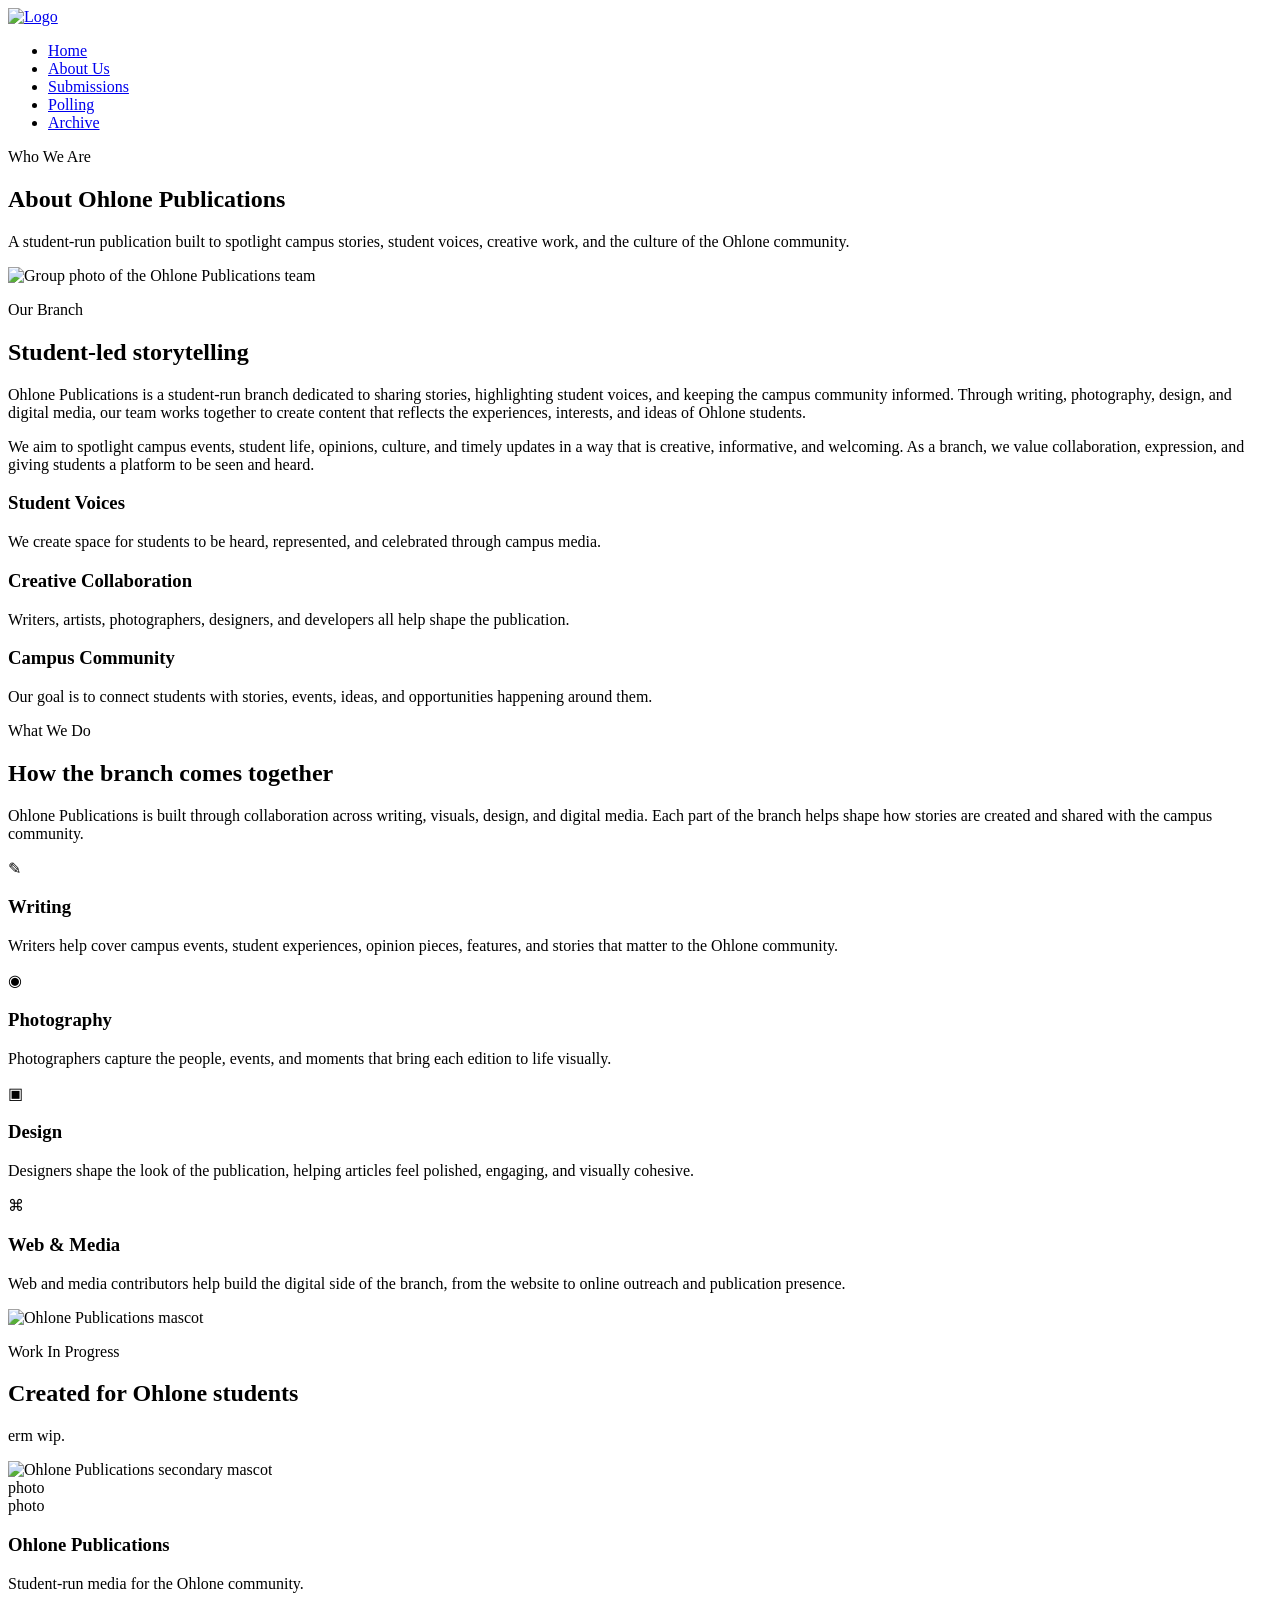
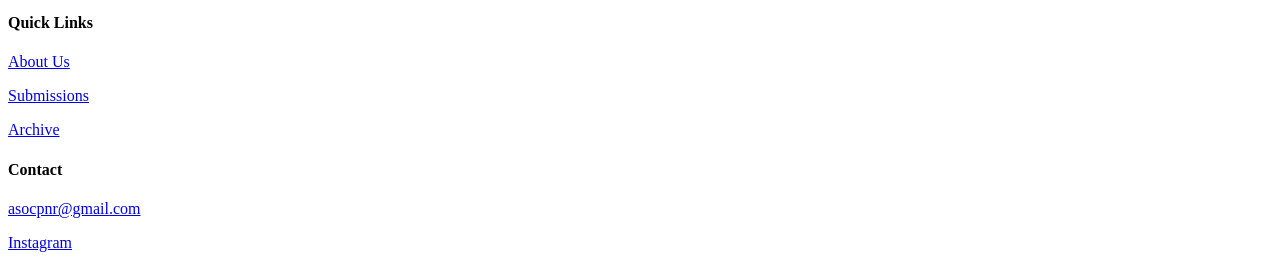
==== about.html @ 985fa0a8 "updated some stuff" ====
<!DOCTYPE html>
<html lang="en">
<head>
    <meta charset="UTF-8">
    <meta name="viewport" content="width=device-width, initial-scale=1.0">
    <title>About Us | Ohlone Publications</title>
    <link rel="stylesheet" href="style.css">
    <link rel="preconnect" href="https://fonts.googleapis.com">
    <link rel="preconnect" href="https://fonts.gstatic.com" crossorigin>
    <link href="https://fonts.googleapis.com/css2?family=Poiret+One&display=swap" rel="stylesheet">
</head>
<body>
<div class="container">
    <nav class="navbar">
        <a href="index.html">
            <img src="Adobe Express - file.png" class="nav-logo" alt="Logo">
        </a>

        <ul class="nav-links">
            <li><a href="index.html">Home</a></li>
            <li><a href="about.html">About Us</a></li>
            <li><a href="submissions.html">Submissions</a></li>
            <li><a href="polling.html">Polling</a></li>
            <li><a href="archive.html">Archive</a></li>
        </ul>
    </nav>

    <main class="about-page">

        <section class="about-hero">
            <div class="about-hero-inner">
                <p class="section-kicker">Who We Are</p>
                <h1>About Ohlone Publications</h1>
                <p class="about-hero-description">
                    A student-run publication built to spotlight campus stories, student voices,
                    creative work, and the culture of the Ohlone community.
                </p>
            </div>
        </section>

        <section class="about-intro-section">
            <div class="about-intro-layout">
                <div class="about-group-photo-wrap">
                    <div class="about-group-photo-frame">
                        <img src="pubbiesgroupphoto.jpg" alt="Group photo of the Ohlone Publications team">
                    </div>
                </div>

                <div class="about-intro-text">
                    <p class="section-kicker">Our Branch</p>
                    <h2>Student-led storytelling</h2>
                    <p>
                        Ohlone Publications is a student-run branch dedicated to sharing stories,
                        highlighting student voices, and keeping the campus community informed.
                        Through writing, photography, design, and digital media, our team works
                        together to create content that reflects the experiences, interests,
                        and ideas of Ohlone students.
                    </p>

                    <p>
                        We aim to spotlight campus events, student life, opinions, culture,
                        and timely updates in a way that is creative, informative, and welcoming.
                        As a branch, we value collaboration, expression, and giving students
                        a platform to be seen and heard.
                    </p>
                </div>
            </div>
        </section>

        <section class="about-values-band">
            <div class="about-values-grid">
                <div class="about-value-card">
                    <h3>Student Voices</h3>
                    <p>We create space for students to be heard, represented, and celebrated through campus media.</p>
                </div>

                <div class="about-value-card">
                    <h3>Creative Collaboration</h3>
                    <p>Writers, artists, photographers, designers, and developers all help shape the publication.</p>
                </div>

                <div class="about-value-card">
                    <h3>Campus Community</h3>
                    <p>Our goal is to connect students with stories, events, ideas, and opportunities happening around them.</p>
                </div>
            </div>
        </section>

        <section class="about-work-section">
            <div class="about-work-header">
                <p class="section-kicker">What We Do</p>
                <h2>How the branch comes together</h2>
                <p class="about-work-description">
                    Ohlone Publications is built through collaboration across writing, visuals,
                    design, and digital media. Each part of the branch helps shape how stories
                    are created and shared with the campus community.
                </p>
            </div>

            <div class="about-work-grid">
                <div class="about-work-card">
                    <div class="about-work-icon">✎</div>
                    <h3>Writing</h3>
                    <p>
                        Writers help cover campus events, student experiences, opinion pieces,
                        features, and stories that matter to the Ohlone community.
                    </p>
                </div>

                <div class="about-work-card">
                    <div class="about-work-icon">◉</div>
                    <h3>Photography</h3>
                    <p>
                        Photographers capture the people, events, and moments that bring each
                        edition to life visually.
                    </p>
                </div>

                <div class="about-work-card">
                    <div class="about-work-icon">▣</div>
                    <h3>Design</h3>
                    <p>
                        Designers shape the look of the publication, helping articles feel
                        polished, engaging, and visually cohesive.
                    </p>
                </div>

                <div class="about-work-card">
                    <div class="about-work-icon">⌘</div>
                    <h3>Web & Media</h3>
                    <p>
                        Web and media contributors help build the digital side of the branch,
                        from the website to online outreach and publication presence.
                    </p>
                </div>
            </div>

            <div class="about-work-mascot-wrap">
                <img src="pubsMascot.png" alt="Ohlone Publications mascot" class="about-work-mascot">
            </div>
        </section>

        <section class="about-wip-section">
            <div class="about-wip-layout">
                <div class="about-wip-left">
                    <p class="section-kicker">Work In Progress</p>
                    <h2>Created for Ohlone students</h2>
                    <p>
                        erm wip.
                    </p>

                    <div class="about-wip-badge">
                        <img src="pubsMascot2.png" alt="Ohlone Publications secondary mascot">
                    </div>
                </div>

                <div class="about-wip-right">
                    <div class="about-wip-photo-small">
                        <span>photo</span>
                    </div>

                    <div class="about-wip-photo-large">
                        <span>photo</span>
                    </div>
                </div>
            </div>
        </section>

        <footer class="site-footer">
            <div class="footer-content">
                <div>
                    <h3>Ohlone Publications</h3>
                    <p>Student-run media for the Ohlone community.</p>
                </div>

                <div>
                    <h4>Quick Links</h4>
                    <p><a href="about.html">About Us</a></p>
                    <p><a href="submissions.html">Submissions</a></p>
                    <p><a href="archive.html">Archive</a></p>
                </div>

                <div>
                    <h4>Contact</h4>
                    <p><a href="mailto:asocpnr@gmail.com">asocpnr@gmail.com</a></p>
                    <p><a href="https://www.instagram.com/asoc.publications" target="_blank" rel="noopener noreferrer">Instagram</a></p>
                </div>
            </div>
        </footer>

    </main>
</div>
</body>
</html>
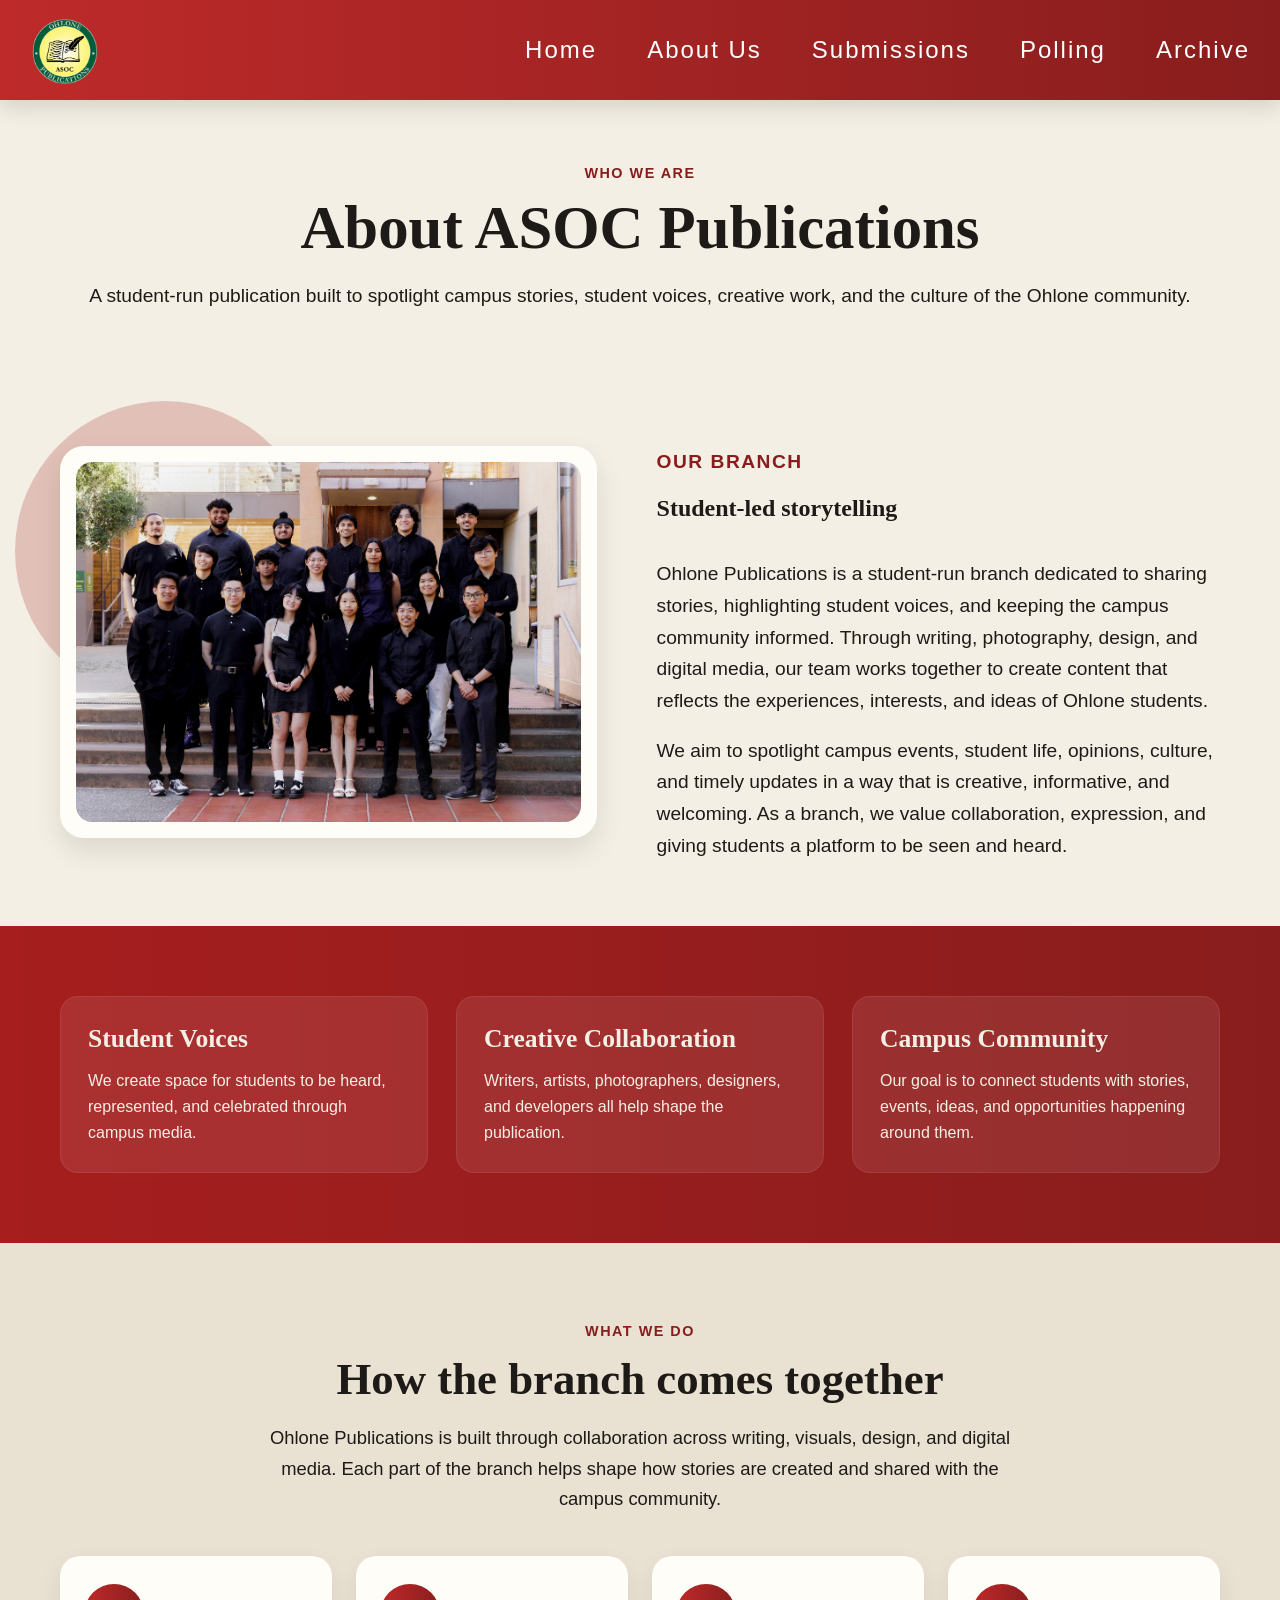
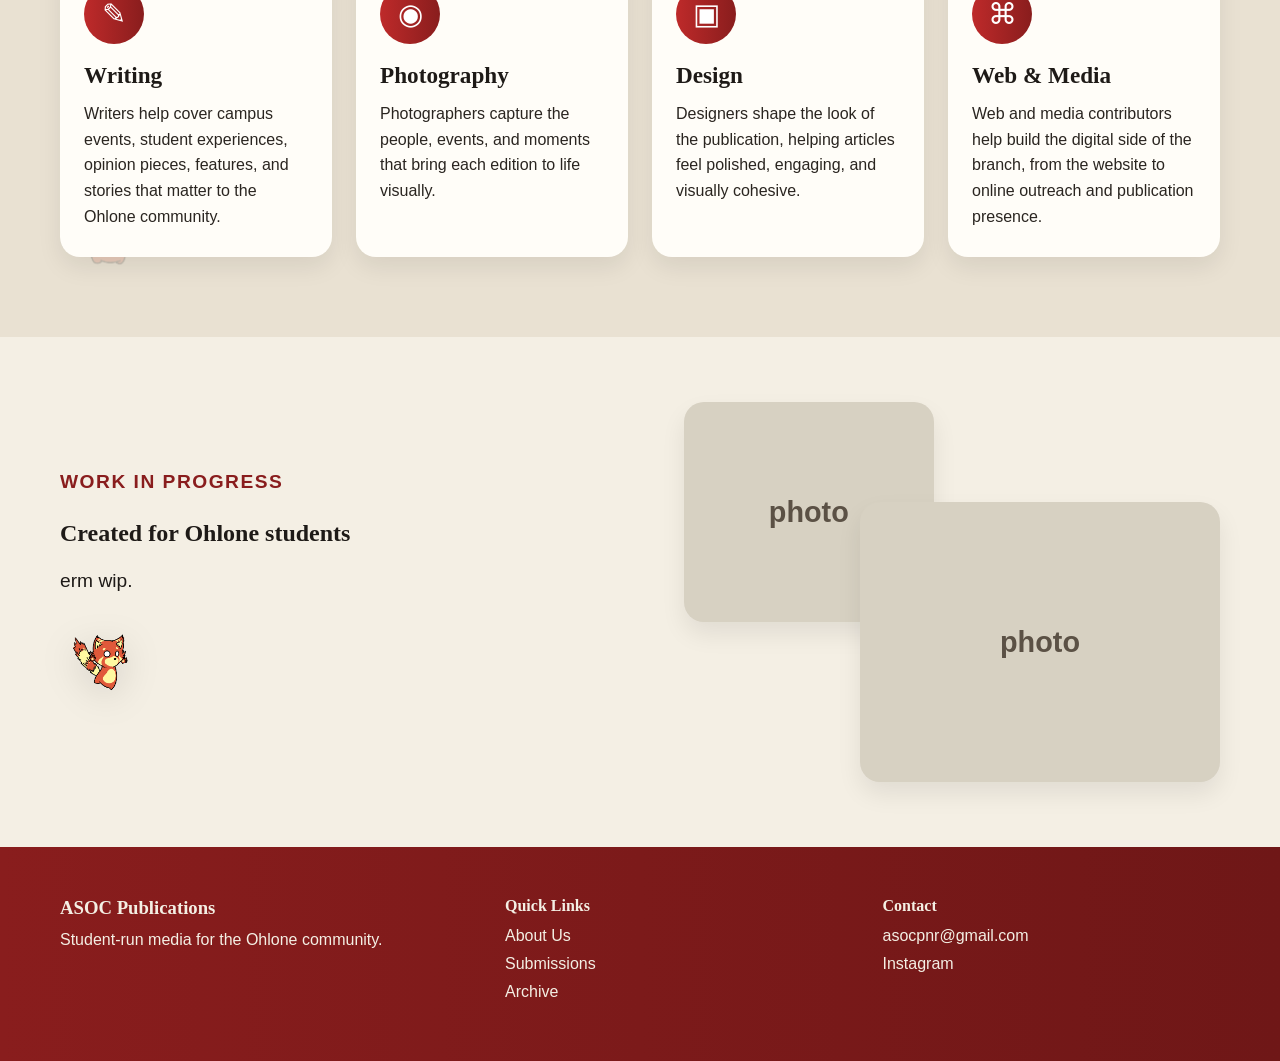
==== commit f902ca67: "testing pdf reader get to work aiden" ====
--- a/about.html
+++ b/about.html
@@ -4,7 +4,7 @@
     <meta charset="UTF-8">
     <meta name="viewport" content="width=device-width, initial-scale=1.0">
     <title>About Us | Ohlone Publications</title>
-    <link rel="stylesheet" href="style.css">
+    <link rel="stylesheet" href="css/style.css">
     <link rel="preconnect" href="https://fonts.googleapis.com">
     <link rel="preconnect" href="https://fonts.gstatic.com" crossorigin>
     <link href="https://fonts.googleapis.com/css2?family=Poiret+One&display=swap" rel="stylesheet">
@@ -13,7 +13,7 @@
 <div class="container">
     <nav class="navbar">
         <a href="index.html">
-            <img src="Adobe Express - file.png" class="nav-logo" alt="Logo">
+            <img src="images/Adobe%20Express%20-%20file.png" class="nav-logo" alt="Logo">
         </a>
 
         <ul class="nav-links">
@@ -30,7 +30,7 @@
         <section class="about-hero">
             <div class="about-hero-inner">
                 <p class="section-kicker">Who We Are</p>
-                <h1>About Ohlone Publications</h1>
+                <h1>About ASOC Publications</h1>
                 <p class="about-hero-description">
                     A student-run publication built to spotlight campus stories, student voices,
                     creative work, and the culture of the Ohlone community.
@@ -42,7 +42,7 @@
             <div class="about-intro-layout">
                 <div class="about-group-photo-wrap">
                     <div class="about-group-photo-frame">
-                        <img src="pubbiesgroupphoto.jpg" alt="Group photo of the Ohlone Publications team">
+                        <img src="images/pubbiesgroupphoto.jpg" alt="Group photo of the Ohlone Publications team">
                     </div>
                 </div>
 
@@ -136,7 +136,7 @@
             </div>
 
             <div class="about-work-mascot-wrap">
-                <img src="pubsMascot.png" alt="Ohlone Publications mascot" class="about-work-mascot">
+                <img src="images/pubsMascot.png" alt="Ohlone Publications mascot" class="about-work-mascot">
             </div>
         </section>
 
@@ -150,7 +150,7 @@
                     </p>
 
                     <div class="about-wip-badge">
-                        <img src="pubsMascot2.png" alt="Ohlone Publications secondary mascot">
+                        <img src="images/pubsMascot2.png" alt="Ohlone Publications secondary mascot">
                     </div>
                 </div>
 
@@ -169,7 +169,7 @@
         <footer class="site-footer">
             <div class="footer-content">
                 <div>
-                    <h3>Ohlone Publications</h3>
+                    <h3>ASOC Publications</h3>
                     <p>Student-run media for the Ohlone community.</p>
                 </div>
 
--- a/css/style.css
+++ b/css/style.css
@@ -0,0 +1,1029 @@
+html, body {
+    margin: 0;
+    padding: 0;
+    width: 100%;
+    height: 100%;
+}
+
+body {
+    background: #F4EFE4;
+}
+
+.container {
+    width: 100%;
+    min-height: 100vh;
+    background: #F4EFE4;
+}
+
+/* NAVBAR */
+
+.navbar {
+    background: linear-gradient(to right, #BE2A2A, #891d1d);
+    height: 100px;
+    display: flex;
+    align-items: center;
+    padding: 0 30px;
+    box-shadow: 0 8px 20px rgba(0, 0, 0, 0.12);
+    position: relative;
+    z-index: 20;
+}
+
+.nav-logo {
+    max-height: 78px;
+    width: auto;
+    display: block;
+}
+
+.nav-links {
+    display: flex;
+    list-style: none;
+    margin: 0 0 0 auto;
+    padding: 0;
+    gap: 50px;
+    flex-wrap: wrap;
+}
+
+.nav-links a {
+    text-decoration: none;
+    color: white;
+    font-family: "Poiret One", sans-serif;
+    font-size: 1.5rem;
+    letter-spacing: 2px;
+    transition: text-shadow 0.25s ease, transform 0.15s ease;
+}
+
+.nav-links a:hover {
+    text-shadow: 0 0 8px rgba(255, 255, 255, 0.9),
+    0 0 16px rgba(255, 255, 255, 0.7);
+}
+
+.nav-links a:active {
+    animation: navFlash 0.2s ease;
+}
+
+@keyframes navFlash {
+    0% {
+        text-shadow: 0 0 0 rgba(255, 255, 255, 0);
+        transform: scale(1);
+    }
+    50% {
+        text-shadow: 0 0 12px rgba(255, 255, 255, 1),
+        0 0 24px rgba(255, 255, 255, 0.95);
+        transform: scale(1.08);
+    }
+    100% {
+        text-shadow: 0 0 0 rgba(255, 255, 255, 0);
+        transform: scale(1);
+    }
+}
+
+/* HOMEPAGE */
+
+.homepage {
+    background: #F4EFE4;
+    color: #1E1A17;
+}
+
+.hero-section,
+.latest-section,
+.join-home-section,
+.archive-preview-section {
+    padding: 80px 60px;
+}
+
+.hero-content,
+.latest-layout,
+.join-home-layout,
+.footer-content,
+.archive-preview-header,
+.mission-grid {
+    max-width: 1200px;
+    margin: 0 auto;
+}
+
+.hero-content {
+    display: grid;
+    grid-template-columns: 0.95fr 1.15fr;
+    gap: 40px;
+    align-items: center;
+}
+
+.hero-kicker,
+.section-kicker {
+    margin: 0 0 14px;
+    text-transform: uppercase;
+    letter-spacing: 1.5px;
+    font-size: 0.9rem;
+    color: #891d1d;
+    font-family: Arial, sans-serif;
+    font-weight: 700;
+}
+
+.hero-text h1,
+.latest-text h2,
+.join-home-text h2,
+.archive-preview-header h2 {
+    margin: 0 0 18px;
+    font-family: Georgia, serif;
+    font-weight: 600;
+    color: #1E1A17;
+}
+
+.hero-text h1 {
+    font-size: 4rem;
+    line-height: 1.05;
+}
+
+.hero-description,
+.latest-text p,
+.join-home-text p {
+    font-family: Arial, sans-serif;
+    font-size: 1.2rem;
+    line-height: 1.6;
+    margin: 0;
+}
+
+.hero-buttons {
+    display: flex;
+    gap: 16px;
+    flex-wrap: wrap;
+    margin-top: 28px;
+}
+
+.primary-button,
+.secondary-button {
+    display: inline-block;
+    padding: 14px 26px;
+    border-radius: 999px;
+    text-decoration: none;
+    font-family: Arial, sans-serif;
+    font-weight: 600;
+    transition: transform 0.2s ease, background-color 0.2s ease, color 0.2s ease;
+}
+
+.primary-button {
+    background: linear-gradient(to right, #BE2A2A, #891D1D);
+    color: white;
+}
+
+.secondary-button {
+    background: transparent;
+    color: #891D1D;
+    border: 2px solid #BE2A2A;
+}
+
+.primary-button:hover,
+.secondary-button:hover {
+    transform: translateY(-2px);
+}
+
+.hero-visual {
+    position: relative;
+}
+
+.hero-visual::before {
+    content: "";
+    position: absolute;
+    width: 340px;
+    height: 340px;
+    right: -30px;
+    top: -10px;
+    background: #D6A29A;
+    border-radius: 50%;
+    opacity: 0.7;
+    z-index: 1;
+}
+
+.hero-image-frame {
+    position: relative;
+    z-index: 2;
+    background: #FFFDF8;
+    padding: 18px;
+    border-radius: 24px;
+    box-shadow: 0 12px 28px rgba(0, 0, 0, 0.10);
+    max-width: 880px;
+    margin-left: auto;
+}
+
+.hero-image-frame img {
+    width: 100%;
+    display: block;
+    border-radius: 16px;
+}
+
+/* MISSION */
+
+.mission-band {
+    background: linear-gradient(to right, #A61E1E, #891D1D);
+    padding: 70px 60px;
+}
+
+.mission-grid {
+    display: grid;
+    grid-template-columns: repeat(3, 1fr);
+    gap: 28px;
+}
+
+.mission-card {
+    background: rgba(255, 255, 255, 0.08);
+    border-radius: 18px;
+    padding: 28px;
+    color: #F4EFE4;
+    box-shadow: inset 0 0 0 1px rgba(255,255,255,0.08);
+}
+
+.mission-card h3 {
+    margin: 0 0 14px;
+    font-family: Georgia, serif;
+    font-size: 1.6rem;
+}
+
+.mission-card p {
+    margin: 0;
+    font-family: Arial, sans-serif;
+    line-height: 1.6;
+}
+
+/* LATEST */
+
+.latest-layout,
+.join-home-layout {
+    display: grid;
+    grid-template-columns: 1fr 1fr;
+    gap: 60px;
+    align-items: center;
+}
+
+.latest-cover,
+.join-home-mascot {
+    display: flex;
+    justify-content: center;
+}
+
+.latest-cover img,
+.join-home-mascot img {
+    max-width: 100%;
+    border-radius: 24px;
+    box-shadow: 0 12px 28px rgba(0, 0, 0, 0.10);
+}
+
+.latest-cover img {
+    width: 320px;
+}
+
+.latest-text .primary-button {
+    margin-top: 24px;
+}
+
+/* JOIN HOME */
+
+.join-home-section {
+    background: #E9E1D2;
+}
+
+.join-home-mascot img {
+    width: 280px;
+}
+
+.join-home-cards {
+    display: flex;
+    gap: 18px;
+    flex-wrap: wrap;
+    margin-top: 24px;
+}
+
+.mini-card {
+    background: #FFFDF8;
+    color: #1E1A17;
+    text-decoration: none;
+    padding: 14px 22px;
+    border-radius: 16px;
+    box-shadow: 0 10px 24px rgba(0, 0, 0, 0.08);
+    font-family: Arial, sans-serif;
+    font-weight: 600;
+    transition: transform 0.2s ease;
+}
+
+.mini-card:hover {
+    transform: translateY(-2px);
+}
+
+/* ARCHIVE */
+
+.archive-preview-section {
+    background: #F4EFE4;
+}
+
+.archive-preview-header {
+    text-align: center;
+    margin-bottom: 30px;
+}
+
+.archive-preview-header h2 {
+    font-size: 2.8rem;
+}
+
+/* CAROUSEL */
+
+.carousel {
+    position: relative;
+    width: 100%;
+    max-width: 1400px;
+    margin: 20px auto 0 auto;
+    display: grid;
+    grid-template-columns: 90px 1fr 90px;
+    align-items: center;
+    box-sizing: border-box;
+}
+
+.carousel-stage {
+    position: relative;
+    width: 900px;
+    max-width: 100%;
+    height: 560px;
+    margin: 0 auto;
+    overflow: visible;
+}
+
+.carousel-card {
+    position: absolute;
+    top: 50%;
+    left: 50%;
+    width: 250px;
+    height: 380px;
+    transform: translate(-50%, -50%) scale(0.7);
+    opacity: 0;
+    z-index: 0;
+    transition: transform 0.45s ease, opacity 0.45s ease, z-index 0.45s ease, filter 0.45s ease;
+    pointer-events: none;
+}
+
+.carousel-card img {
+    width: 100%;
+    height: 100%;
+    object-fit: cover;
+    display: block;
+    border-radius: 20px;
+    box-shadow: 0 12px 28px rgba(0, 0, 0, 0.20);
+    background: #d9d9d9;
+}
+
+.carousel-card.active {
+    transform: translate(-50%, -50%) scale(1);
+    opacity: 1;
+    z-index: 5;
+    filter: none;
+}
+
+.carousel-card.prev,
+.carousel-card.next {
+    opacity: 0.82;
+    z-index: 4;
+    filter: brightness(0.88);
+}
+
+.carousel-card.prev {
+    transform: translate(-125%, -50%) scale(0.8);
+}
+
+.carousel-card.next {
+    transform: translate(25%, -50%) scale(0.8);
+}
+
+.carousel-card.far-prev,
+.carousel-card.far-next {
+    opacity: 0.35;
+    z-index: 2;
+    filter: brightness(0.7);
+}
+
+.carousel-card.far-prev {
+    transform: translate(-175%, -50%) scale(0.58);
+}
+
+.carousel-card.far-next {
+    transform: translate(75%, -50%) scale(0.58);
+}
+
+.nav {
+    border: none;
+    background: rgba(91, 0, 0, 0.78);
+    color: white;
+    font-size: 56px;
+    line-height: 1;
+    width: 72px;
+    height: 72px;
+    border-radius: 18px;
+    cursor: pointer;
+    z-index: 10;
+    justify-self: center;
+    display: flex;
+    align-items: center;
+    justify-content: center;
+    position: static;
+    transform: none;
+    transition: transform 0.2s ease, background 0.2s ease;
+}
+
+.nav:hover {
+    background: rgba(60, 0, 0, 0.9);
+    color: white;
+}
+
+.nav:active {
+    transform: scale(0.96);
+}
+
+/* FOOTER */
+
+.site-footer {
+    background: linear-gradient(to right, #891D1D, #6f1717);
+    color: #F4EFE4;
+    padding: 50px 60px;
+}
+
+.footer-content {
+    display: grid;
+    grid-template-columns: 1.2fr 1fr 1fr;
+    gap: 40px;
+}
+
+.site-footer h3,
+.site-footer h4 {
+    margin: 0 0 12px;
+    font-family: Georgia, serif;
+}
+
+.site-footer p {
+    margin: 0 0 10px;
+    font-family: Arial, sans-serif;
+}
+
+.site-footer a {
+    color: #F4EFE4;
+    text-decoration: none;
+}
+
+/* ABOUT PAGE */
+
+.about-page {
+    background: #F4EFE4;
+    color: #1E1A17;
+}
+
+.about-hero,
+.about-intro-section,
+.about-wip-section {
+    padding: 65px 60px;
+}
+
+.about-hero-inner,
+.about-intro-layout,
+.about-values-grid,
+.about-join-layout,
+.about-wip-layout {
+    max-width: 1200px;
+    margin: 0 auto;
+}
+
+.about-hero {
+    background: #F4EFE4;
+    text-align: center;
+    padding-bottom: 50px;
+}
+
+.about-hero h1,
+.about-intro-text h2,
+.about-join-content h2,
+.about-wip-left h2 {
+    margin: 0 0 18px;
+    font-family: Georgia, serif;
+    font-weight: 600;
+    color: #1E1A17;
+}
+
+.about-hero h1 {
+    font-size: 3.8rem;
+    line-height: 1.08;
+}
+
+.about-hero-description,
+.about-intro-text p,
+.about-join-text p,
+.about-wip-left p {
+    font-family: Arial, sans-serif;
+    font-size: 1.2rem;
+    line-height: 1.65;
+}
+
+/* intro */
+
+.about-intro-layout {
+    display: grid;
+    grid-template-columns: 1fr 1.05fr;
+    gap: 60px;
+    align-items: center;
+}
+
+.about-intro-section {
+    padding: 65px 60px;
+}
+
+.about-intro-layout {
+    display: grid;
+    grid-template-columns: 1fr 1.05fr;
+    gap: 60px;
+    align-items: start;
+}
+
+.about-intro-text {
+    display: flex;
+    flex-direction: column;
+    gap: 18px;
+}
+
+.about-intro-text p {
+    margin: 0;
+}
+
+.about-intro-highlights {
+    display: grid;
+    grid-template-columns: repeat(3, 1fr);
+    gap: 18px;
+    margin-top: 10px;
+}
+
+.about-highlight-card {
+    background: #FFFDF8;
+    border-radius: 18px;
+    padding: 20px 18px;
+    box-shadow: 0 10px 24px rgba(0, 0, 0, 0.08);
+}
+
+.about-highlight-card h3 {
+    margin: 0 0 10px;
+    font-family: Georgia, serif;
+    font-size: 1.2rem;
+    color: #1E1A17;
+}
+
+.about-highlight-card p {
+    margin: 0;
+    font-family: Arial, sans-serif;
+    font-size: 0.98rem;
+    line-height: 1.5;
+    color: #2a2520;
+}
+
+.about-group-photo-wrap {
+    position: relative;
+}
+
+.about-group-photo-wrap::before {
+    content: "";
+    position: absolute;
+    width: 300px;
+    height: 300px;
+    background: #D6A29A;
+    border-radius: 50%;
+    left: -45px;
+    top: -45px;
+    opacity: 0.6;
+    z-index: 1;
+}
+
+.about-group-photo-frame {
+    position: relative;
+    z-index: 2;
+    background: #FFFDF8;
+    padding: 16px;
+    border-radius: 24px;
+    box-shadow: 0 12px 28px rgba(0, 0, 0, 0.10);
+}
+
+.about-photo-badge {
+    position: absolute;
+    right: 22px;
+    bottom: 22px;
+    background: linear-gradient(to right, #BE2A2A, #891D1D);
+    color: white;
+    padding: 10px 16px;
+    border-radius: 999px;
+    font-family: Arial, sans-serif;
+    font-size: 0.9rem;
+    font-weight: 600;
+    box-shadow: 0 8px 18px rgba(0, 0, 0, 0.14);
+}
+
+.about-group-photo-frame img {
+    width: 100%;
+    display: block;
+    border-radius: 16px;
+    min-height: 360px;
+    object-fit: cover;
+    background: #d7d1c2;
+}
+
+/* values band */
+
+.about-values-band {
+    background: linear-gradient(to right, #A61E1E, #891D1D);
+    padding: 70px 60px;
+}
+
+.about-values-grid {
+    display: grid;
+    grid-template-columns: repeat(3, 1fr);
+    gap: 28px;
+}
+
+.about-value-card {
+    background: rgba(255, 255, 255, 0.08);
+    border-radius: 18px;
+    padding: 28px;
+    color: #F4EFE4;
+    box-shadow: inset 0 0 0 1px rgba(255,255,255,0.08);
+}
+
+.about-value-card h3 {
+    margin: 0 0 14px;
+    font-family: Georgia, serif;
+    font-size: 1.6rem;
+}
+
+.about-value-card p {
+    margin: 0;
+    font-family: Arial, sans-serif;
+    line-height: 1.6;
+}
+
+/* join */
+
+.about-work-section {
+    background: #E9E1D2;
+    padding: 80px 60px;
+    position: relative;
+    overflow: hidden;
+}
+
+.about-work-header,
+.about-work-grid {
+    max-width: 1200px;
+    margin: 0 auto;
+}
+
+.about-work-header {
+    text-align: center;
+    margin-bottom: 42px;
+    position: relative;
+    z-index: 2;
+}
+
+.about-work-header h2 {
+    margin: 0 0 18px;
+    font-family: Georgia, serif;
+    font-weight: 600;
+    color: #1E1A17;
+    font-size: 2.8rem;
+}
+
+.about-work-description {
+    max-width: 760px;
+    margin: 0 auto;
+    font-family: Arial, sans-serif;
+    font-size: 1.15rem;
+    line-height: 1.65;
+}
+
+.about-work-grid {
+    display: grid;
+    grid-template-columns: repeat(4, 1fr);
+    gap: 24px;
+    position: relative;
+    z-index: 2;
+}
+
+.about-work-card {
+    background: #FFFDF8;
+    border-radius: 20px;
+    padding: 28px 24px;
+    box-shadow: 0 10px 24px rgba(0, 0, 0, 0.08);
+    min-height: 240px;
+}
+
+.about-work-icon {
+    width: 60px;
+    height: 60px;
+    border-radius: 50%;
+    background: linear-gradient(to right, #BE2A2A, #891D1D);
+    color: white;
+    display: flex;
+    align-items: center;
+    justify-content: center;
+    font-size: 1.8rem;
+    margin-bottom: 18px;
+    font-family: Arial, sans-serif;
+}
+
+.about-work-card h3 {
+    margin: 0 0 12px;
+    font-family: Georgia, serif;
+    font-size: 1.45rem;
+    color: #1E1A17;
+}
+
+.about-work-card p {
+    margin: 0;
+    font-family: Arial, sans-serif;
+    line-height: 1.6;
+    color: #2a2520;
+}
+
+.about-work-mascot-wrap {
+    position: absolute;
+    left: 20px;
+    bottom: 20px;
+    z-index: 1;
+    opacity: 0.16;
+}
+
+.about-work-mascot {
+    width: 180px;
+    height: auto;
+    display: block;
+}
+
+/* responsive */
+@media (max-width: 900px) {
+    .about-work-section {
+        padding: 60px 24px;
+    }
+
+    .about-work-grid {
+        grid-template-columns: repeat(2, 1fr);
+    }
+
+    .about-work-header h2 {
+        font-size: 2.2rem;
+    }
+
+    .about-work-mascot-wrap {
+        display: none;
+    }
+}
+
+@media (max-width: 600px) {
+    .about-work-grid {
+        grid-template-columns: 1fr;
+    }
+}
+
+/* wip */
+
+.about-wip-section {
+    background: #F4EFE4;
+}
+
+.about-wip-layout {
+    display: grid;
+    grid-template-columns: 1fr 1.1fr;
+    gap: 60px;
+    align-items: center;
+}
+
+.about-wip-left p {
+    margin: 0 0 22px;
+}
+
+.about-wip-badge img {
+    width: 100px;
+    height: auto;
+    display: block;
+    filter: drop-shadow(0 8px 18px rgba(0, 0, 0, 0.12));
+}
+
+.about-wip-right {
+    position: relative;
+    min-height: 380px;
+}
+
+.about-wip-photo-small,
+.about-wip-photo-large {
+    position: absolute;
+    background: #d7d1c2;
+    border-radius: 20px;
+    box-shadow: 0 12px 24px rgba(0, 0, 0, 0.08);
+    display: flex;
+    align-items: center;
+    justify-content: center;
+    font-family: Arial, sans-serif;
+    font-size: 1.8rem;
+    font-weight: 600;
+    color: #5b5145;
+}
+
+.about-wip-photo-small {
+    width: 250px;
+    height: 220px;
+    top: 0;
+    left: 40px;
+    z-index: 1;
+}
+
+.about-wip-photo-large {
+    width: 360px;
+    height: 280px;
+    right: 0;
+    bottom: 0;
+    z-index: 2;
+}
+
+/* responsive */
+
+@media (max-width: 900px) {
+    .about-hero,
+    .about-intro-section,
+    .about-join-section,
+    .about-wip-section,
+    .about-values-band {
+        padding: 60px 24px;
+    }
+
+    .about-intro-layout,
+    .about-values-grid,
+    .about-join-layout,
+    .about-wip-layout {
+        grid-template-columns: 1fr;
+    }
+
+    .about-hero h1 {
+        font-size: 2.8rem;
+    }
+
+    .about-join-mascot {
+        width: 220px;
+    }
+
+    .about-wip-right {
+        min-height: 480px;
+    }
+
+    .about-wip-photo-small {
+        left: 10px;
+    }
+}
+
+@media (max-width: 600px) {
+    .about-join-links {
+        flex-direction: column;
+        align-items: center;
+    }
+
+    .about-join-card {
+        width: 100%;
+        max-width: 280px;
+    }
+
+    .about-wip-right {
+        min-height: 400px;
+    }
+
+    .about-wip-photo-small {
+        width: 180px;
+        height: 160px;
+    }
+
+    .about-wip-photo-large {
+        width: 250px;
+        height: 220px;
+    }
+}
+
+/* OTHER PAGES */
+
+.submissions-page,
+.polling-page,
+.page-placeholder {
+    background: #F4EFE4;
+    min-height: calc(100vh - 100px);
+    box-sizing: border-box;
+}
+
+/* RESPONSIVE */
+
+@media (max-width: 900px) {
+    .hero-content,
+    .latest-layout,
+    .join-home-layout,
+    .mission-grid,
+    .footer-content {
+        grid-template-columns: 1fr;
+    }
+
+    .hero-section,
+    .latest-section,
+    .join-home-section,
+    .archive-preview-section,
+    .mission-band,
+    .site-footer {
+        padding: 60px 24px;
+    }
+
+    .hero-text h1 {
+        font-size: 2.8rem;
+    }
+
+    .archive-preview-header h2 {
+        font-size: 2.2rem;
+    }
+
+    .hero-visual::before {
+        width: 180px;
+        height: 180px;
+        right: 0;
+        top: 0;
+    }
+
+    .carousel-stage {
+        width: 700px;
+        height: 470px;
+    }
+
+    .carousel-card {
+        width: 210px;
+        height: 320px;
+    }
+
+    .carousel-card.prev {
+        transform: translate(-115%, -50%) scale(0.76);
+    }
+
+    .carousel-card.next {
+        transform: translate(15%, -50%) scale(0.76);
+    }
+
+    .carousel-card.far-prev {
+        transform: translate(-155%, -50%) scale(0.52);
+    }
+
+    .carousel-card.far-next {
+        transform: translate(55%, -50%) scale(0.52);
+    }
+
+    .nav {
+        font-size: 46px;
+        width: 64px;
+        height: 64px;
+    }
+}
+
+@media (max-width: 768px) {
+    .navbar {
+        height: auto;
+        flex-direction: column;
+        justify-content: center;
+        padding: 20px;
+        gap: 20px;
+    }
+
+    .nav-links {
+        margin: 0;
+        gap: 30px;
+        justify-content: center;
+    }
+
+    .carousel {
+        gap: 10px;
+        padding: 0 10px;
+        grid-template-columns: 60px 1fr 60px;
+    }
+
+    .carousel-stage {
+        width: 100%;
+        height: 340px;
+    }
+
+    .carousel-card {
+        width: 165px;
+        height: 250px;
+    }
+
+    .carousel-card.far-prev,
+    .carousel-card.far-next {
+        display: none;
+    }
+
+    .carousel-card.prev {
+        transform: translate(-100%, -50%) scale(0.72);
+    }
+
+    .carousel-card.next {
+        transform: translate(0%, -50%) scale(0.72);
+    }
+
+    .nav {
+        font-size: 40px;
+        width: 52px;
+        height: 52px;
+    }
+}
